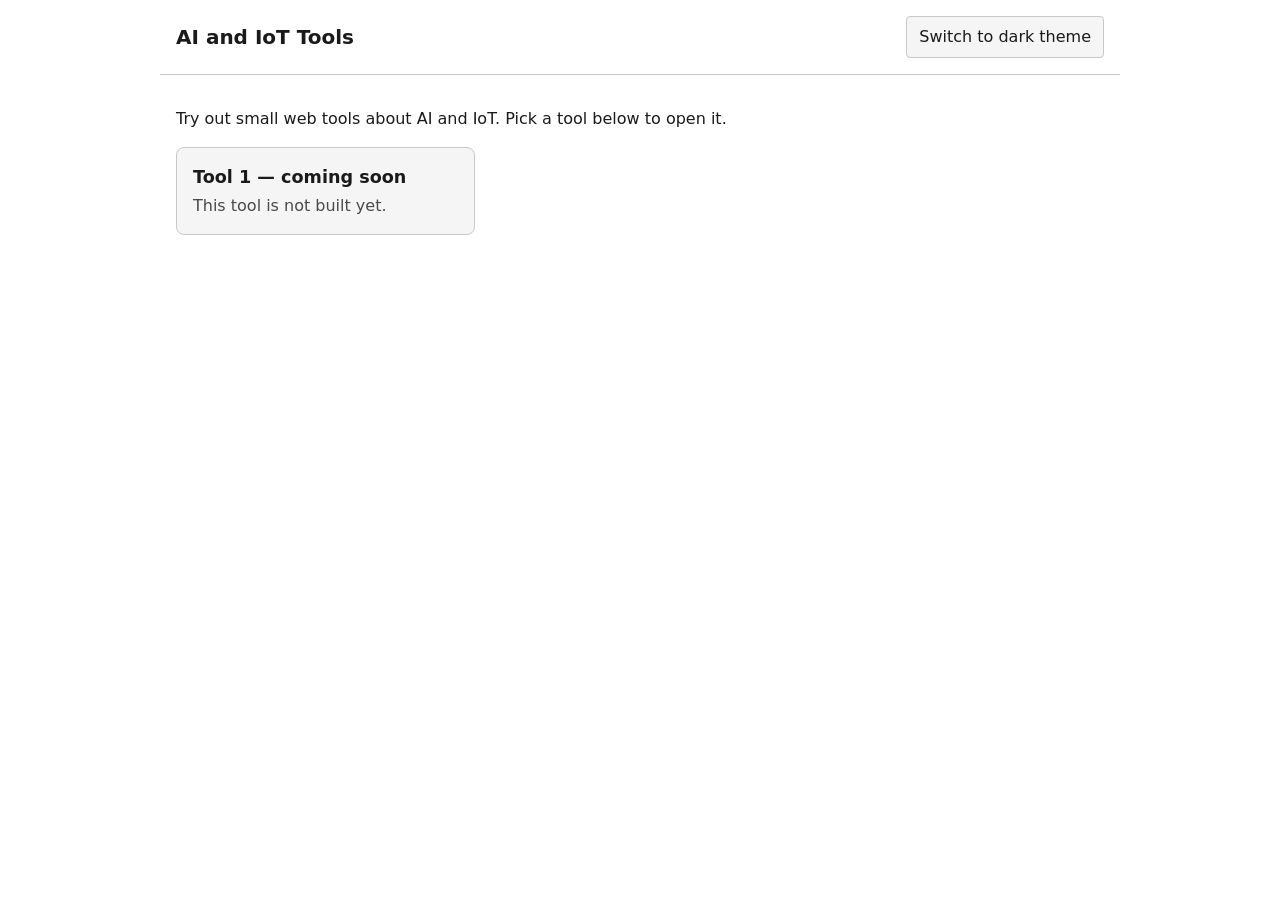
==== index.html @ 2c97ab98 "Build portal homepage with placeholder Tool 1 card Co-Authored-By: Claude Sonnet 5.5 <noreply@anthro" ====
<!DOCTYPE html>
<html lang="en">
<head>
  <meta charset="utf-8">
  <meta name="viewport" content="width=device-width, initial-scale=1">
  <title>AI and IoT Tools</title>
  <link rel="stylesheet" href="styles.css">
  <script src="theme.js"></script>
</head>
<body>
  <header>
    <h1>AI and IoT Tools</h1>
    <button id="theme-toggle" type="button">Switch to dark theme</button>
  </header>
  <main>
    <p>Try out small web tools about AI and IoT. Pick a tool below to open it.</p>
    <ul class="cards">
      <li>
        <a class="card" href="tool1.html">
          <h2>Tool 1 — coming soon</h2>
          <p>This tool is not built yet.</p>
        </a>
      </li>
    </ul>
  </main>
</body>
</html>
---- styles.css ----
:root {
  --bg: #ffffff;
  --text: #1a1a1a;
  --muted: #4a4a4a;
  --border: #c8c8c8;
  --card: #f5f5f5;
  --link: #0b57d0;
}

:root[data-theme="dark"] {
  --bg: #121212;
  --text: #f0f0f0;
  --muted: #b8b8b8;
  --border: #444444;
  --card: #1e1e1e;
  --link: #8ab4f8;
}

* {
  box-sizing: border-box;
}

body {
  margin: 0;
  font-family: system-ui, sans-serif;
  line-height: 1.5;
  background: var(--bg);
  color: var(--text);
}

a {
  color: var(--link);
}

header,
main {
  max-width: 60rem;
  margin: 0 auto;
  padding: 1rem;
}

header {
  display: flex;
  flex-wrap: wrap;
  align-items: center;
  justify-content: space-between;
  gap: 0.5rem;
  border-bottom: 1px solid var(--border);
}

header h1 {
  margin: 0;
  font-size: 1.25rem;
}

button {
  font: inherit;
  color: var(--text);
  background: var(--card);
  border: 1px solid var(--border);
  border-radius: 0.25rem;
  padding: 0.5rem 0.75rem;
  cursor: pointer;
}

.cards {
  display: grid;
  grid-template-columns: repeat(auto-fill, minmax(15rem, 1fr));
  gap: 1rem;
  padding: 0;
  list-style: none;
}

.card {
  display: block;
  height: 100%;
  padding: 1rem;
  background: var(--card);
  border: 1px solid var(--border);
  border-radius: 0.5rem;
  color: var(--text);
  text-decoration: none;
}

.card:hover,
.card:focus-visible {
  border-color: var(--link);
}

.card h2 {
  margin: 0 0 0.25rem;
  font-size: 1.1rem;
}

.card p {
  margin: 0;
  color: var(--muted);
}
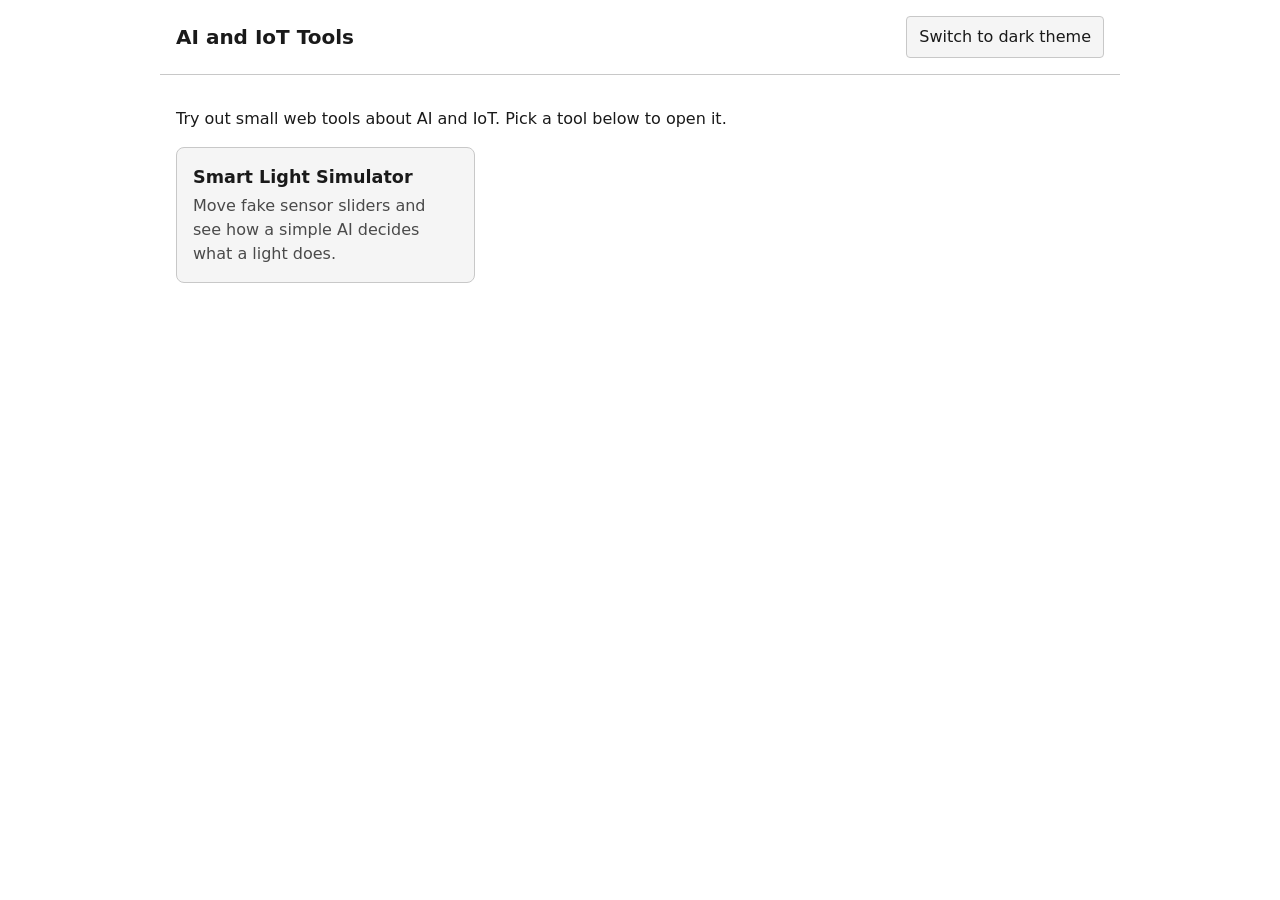
==== commit f8f7e26c: "Replace placeholder with smart-light simulator tool Co-Authored-By: Claude Sonnet 5.5 <noreply@anthr" ====
--- a/index.html
+++ b/index.html
@@ -17,8 +17,8 @@
     <ul class="cards">
       <li>
         <a class="card" href="tool1.html">
-          <h2>Tool 1 — coming soon</h2>
-          <p>This tool is not built yet.</p>
+          <h2>Smart Light Simulator</h2>
+          <p>Move fake sensor sliders and see how a simple AI decides what a light does.</p>
         </a>
       </li>
     </ul>
--- a/styles.css
+++ b/styles.css
@@ -96,3 +96,35 @@
   margin: 0;
   color: var(--muted);
 }
+
+.panel {
+  margin: 1rem 0;
+  padding: 1rem;
+  border: 1px solid var(--border);
+  border-radius: 0.5rem;
+}
+
+.panel h3 {
+  margin-top: 0;
+}
+
+.panel label {
+  display: block;
+  margin-top: 0.75rem;
+}
+
+.panel input[type="range"] {
+  width: 100%;
+}
+
+.panel input[type="radio"] {
+  margin-right: 0.5rem;
+}
+
+.muted {
+  color: var(--muted);
+}
+
+.result {
+  font-size: 1.25rem;
+}
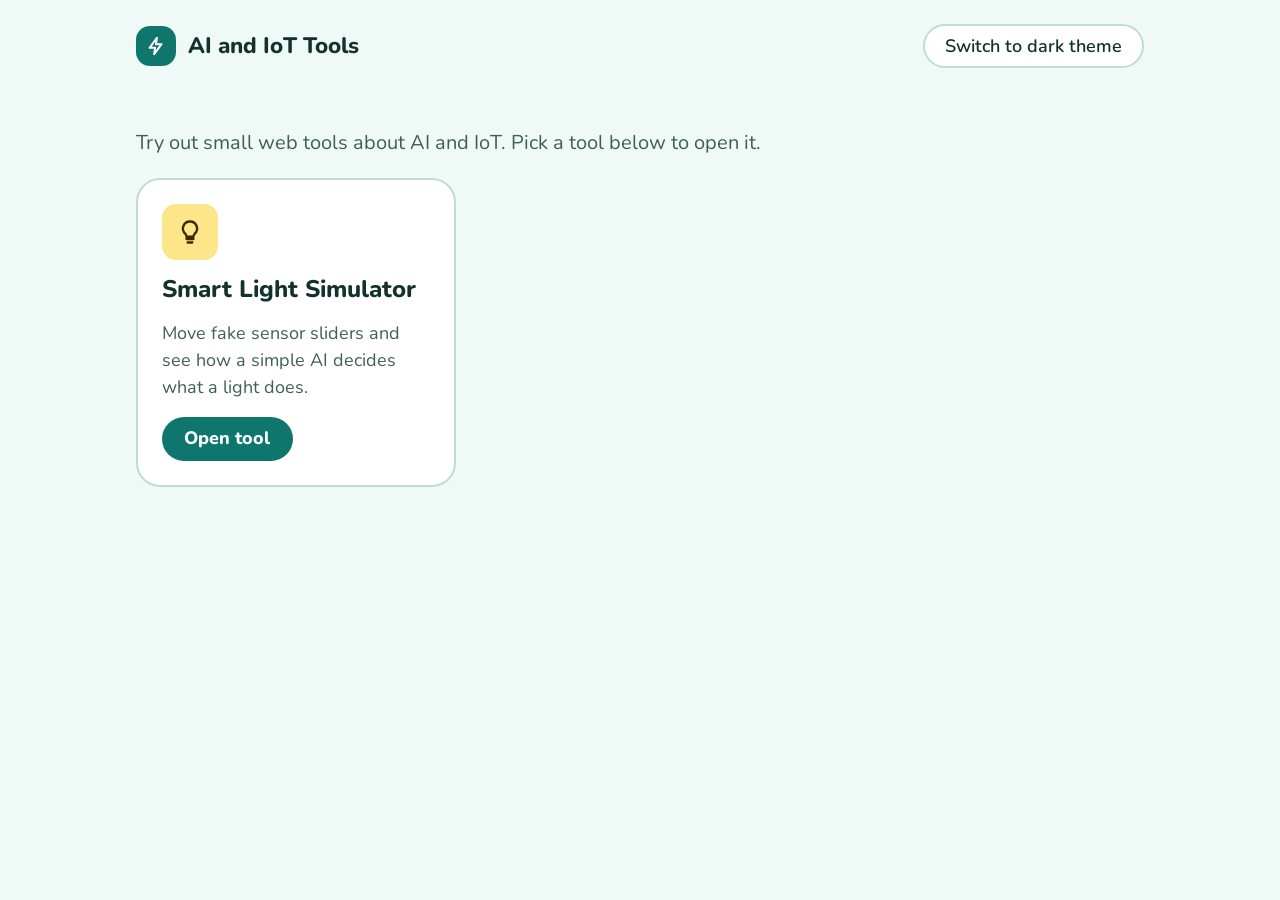
==== commit a89f6c98: "Apply Classroom design direction to portal and document it in CLAUDE.md Co-Authored-By: Claude Sonne" ====
--- a/index.html
+++ b/index.html
@@ -4,21 +4,31 @@
   <meta charset="utf-8">
   <meta name="viewport" content="width=device-width, initial-scale=1">
   <title>AI and IoT Tools</title>
+  <link rel="stylesheet" href="https://fonts.googleapis.com/css2?family=Nunito:wght@400;600;800&display=swap">
   <link rel="stylesheet" href="styles.css">
   <script src="theme.js"></script>
 </head>
 <body>
   <header>
-    <h1>AI and IoT Tools</h1>
+    <div class="brand">
+      <span class="logo" aria-hidden="true">
+        <svg width="22" height="22" viewBox="0 0 24 24" fill="none" stroke="currentColor" stroke-width="2.2" stroke-linecap="round" stroke-linejoin="round"><path d="M13 3 5 14h6l-1 7 8-11h-6z"></path></svg>
+      </span>
+      <h1>AI and IoT Tools</h1>
+    </div>
     <button id="theme-toggle" type="button">Switch to dark theme</button>
   </header>
   <main>
-    <p>Try out small web tools about AI and IoT. Pick a tool below to open it.</p>
+    <p class="intro">Try out small web tools about AI and IoT. Pick a tool below to open it.</p>
     <ul class="cards">
       <li>
         <a class="card" href="tool1.html">
+          <span class="card-icon" aria-hidden="true">
+            <svg width="28" height="28" viewBox="0 0 24 24" fill="none" stroke="currentColor" stroke-width="2" stroke-linecap="round" stroke-linejoin="round"><path d="M9 18h6M10 21h4M12 3a6 6 0 0 0-4 10.5c.8.8 1 1.5 1 2.5h6c0-1 .2-1.7 1-2.5A6 6 0 0 0 12 3z"></path></svg>
+          </span>
           <h2>Smart Light Simulator</h2>
           <p>Move fake sensor sliders and see how a simple AI decides what a light does.</p>
+          <span class="card-action">Open tool</span>
         </a>
       </li>
     </ul>
--- a/styles.css
+++ b/styles.css
@@ -1,19 +1,35 @@
+/* Design Direction: "Classroom" (see CLAUDE.md). Use these variables; never hard-code colours. */
 :root {
-  --bg: #ffffff;
-  --text: #1a1a1a;
-  --muted: #4a4a4a;
-  --border: #c8c8c8;
-  --card: #f5f5f5;
-  --link: #0b57d0;
+  --bg: #eff9f6;
+  --card: #ffffff;
+  --text: #12322b;
+  --muted: #3f5f57;
+  --border: #bfddd5;
+  --accent: #0f766e;
+  --accent-text: #ffffff;
+  --chip-bg: #fde68a;
+  --chip-text: #3b2a00;
+
+  --font: "Nunito", system-ui, sans-serif;
+  --radius-card: 24px;
+  --radius-small: 14px;
+  --radius-pill: 999px;
+  --space-s: 0.5rem;
+  --space-m: 1rem;
+  --space-l: 1.5rem;
+  --space-xl: 3rem;
 }
 
 :root[data-theme="dark"] {
-  --bg: #121212;
-  --text: #f0f0f0;
-  --muted: #b8b8b8;
-  --border: #444444;
-  --card: #1e1e1e;
-  --link: #8ab4f8;
+  --bg: #0d1b18;
+  --card: #14272a;
+  --text: #e6f7f2;
+  --muted: #a5c7be;
+  --border: #2a4a45;
+  --accent: #5eead4;
+  --accent-text: #0d1b18;
+  --chip-bg: #4a3a0c;
+  --chip-text: #fde68a;
 }
 
 * {
@@ -22,21 +38,32 @@
 
 body {
   margin: 0;
-  font-family: system-ui, sans-serif;
+  font-family: var(--font);
+  font-size: 1.125rem;
   line-height: 1.5;
   background: var(--bg);
   color: var(--text);
 }
 
 a {
-  color: var(--link);
+  color: var(--accent);
+}
+
+:focus-visible {
+  outline: 3px solid var(--accent);
+  outline-offset: 2px;
 }
 
 header,
 main {
-  max-width: 60rem;
+  max-width: 65rem;
   margin: 0 auto;
-  padding: 1rem;
+  padding: var(--space-l) var(--space-m);
+}
+
+main {
+  padding-top: var(--space-m);
+  padding-bottom: var(--space-xl);
 }
 
 header {
@@ -44,52 +71,100 @@
   flex-wrap: wrap;
   align-items: center;
   justify-content: space-between;
-  gap: 0.5rem;
-  border-bottom: 1px solid var(--border);
+  gap: var(--space-m);
+}
+
+.brand {
+  display: flex;
+  align-items: center;
+  gap: 0.75rem;
+}
+
+.logo {
+  display: flex;
+  align-items: center;
+  justify-content: center;
+  width: 2.5rem;
+  height: 2.5rem;
+  border-radius: var(--radius-small);
+  background: var(--accent);
+  color: var(--accent-text);
 }
 
 header h1 {
   margin: 0;
+  font-size: 1.4rem;
+  font-weight: 800;
+}
+
+h2 {
+  font-size: 2rem;
+  font-weight: 800;
+  line-height: 1.15;
+}
+
+h3 {
+  font-size: 1.3rem;
+  font-weight: 800;
+}
+
+.intro {
   font-size: 1.25rem;
+  color: var(--muted);
 }
 
 button {
   font: inherit;
+  font-weight: 600;
+  min-height: 2.75rem;
   color: var(--text);
   background: var(--card);
-  border: 1px solid var(--border);
-  border-radius: 0.25rem;
-  padding: 0.5rem 0.75rem;
+  border: 2px solid var(--border);
+  border-radius: var(--radius-pill);
+  padding: 0 1.25rem;
   cursor: pointer;
 }
 
 .cards {
   display: grid;
-  grid-template-columns: repeat(auto-fill, minmax(15rem, 1fr));
-  gap: 1rem;
+  grid-template-columns: repeat(auto-fill, minmax(18rem, 1fr));
+  gap: var(--space-l);
   padding: 0;
   list-style: none;
 }
 
 .card {
-  display: block;
+  display: flex;
+  flex-direction: column;
+  gap: var(--space-m);
   height: 100%;
-  padding: 1rem;
+  padding: var(--space-l);
   background: var(--card);
-  border: 1px solid var(--border);
-  border-radius: 0.5rem;
+  border: 2px solid var(--border);
+  border-radius: var(--radius-card);
   color: var(--text);
   text-decoration: none;
 }
 
 .card:hover,
 .card:focus-visible {
-  border-color: var(--link);
+  border-color: var(--accent);
+}
+
+.card-icon {
+  display: flex;
+  align-items: center;
+  justify-content: center;
+  width: 3.5rem;
+  height: 3.5rem;
+  border-radius: var(--radius-small);
+  background: var(--chip-bg);
+  color: var(--chip-text);
 }
 
 .card h2 {
-  margin: 0 0 0.25rem;
-  font-size: 1.1rem;
+  margin: 0;
+  font-size: 1.5rem;
 }
 
 .card p {
@@ -97,11 +172,24 @@
   color: var(--muted);
 }
 
+.card-action {
+  align-self: flex-start;
+  display: inline-flex;
+  align-items: center;
+  min-height: 2.75rem;
+  padding: 0 1.4rem;
+  border-radius: var(--radius-pill);
+  background: var(--accent);
+  color: var(--accent-text);
+  font-weight: 800;
+}
+
 .panel {
-  margin: 1rem 0;
-  padding: 1rem;
-  border: 1px solid var(--border);
-  border-radius: 0.5rem;
+  margin: var(--space-m) 0;
+  padding: var(--space-l);
+  background: var(--card);
+  border: 2px solid var(--border);
+  border-radius: var(--radius-card);
 }
 
 .panel h3 {
@@ -113,12 +201,17 @@
   margin-top: 0.75rem;
 }
 
+.panel input[type="range"],
+.panel input[type="radio"] {
+  accent-color: var(--accent);
+}
+
 .panel input[type="range"] {
   width: 100%;
 }
 
 .panel input[type="radio"] {
-  margin-right: 0.5rem;
+  margin-right: var(--space-s);
 }
 
 .muted {
@@ -128,3 +221,12 @@
 .result {
   font-size: 1.25rem;
 }
+
+.result strong {
+  display: inline-block;
+  padding: 0.1rem 0.9rem;
+  border-radius: var(--radius-pill);
+  background: var(--chip-bg);
+  color: var(--chip-text);
+  font-weight: 800;
+}
